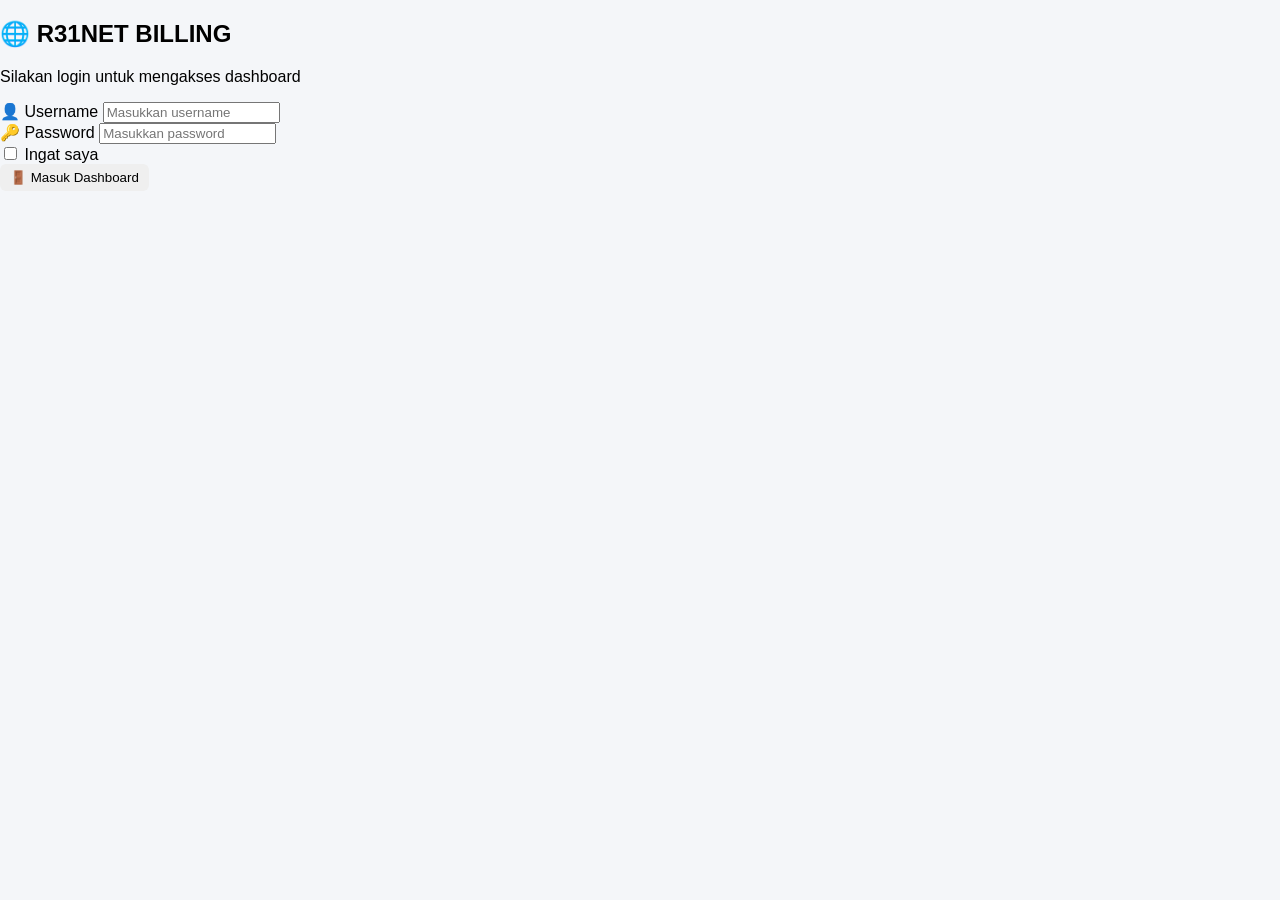
==== dashboard.html @ bc70428b "Implement login protection and user display Added login protection and logout functionality." ====
<!DOCTYPE html>
<html>
<head>
  <meta charset="UTF-8">
  <title>R31NET Admin</title>
    <script>
        // Proteksi login - hanya bisa akses jika sudah login
        const isLoggedIn = localStorage.getItem('r31net_logged_in') === 'true' || 
                          sessionStorage.getItem('r31net_logged_in') === 'true';
        
        if (!isLoggedIn) {
            // Redirect ke halaman login kalau belum login
            window.location.href = 'index.html';
        }
        
        // Fungsi logout
        function logout() {
            localStorage.removeItem('r31net_logged_in');
            localStorage.removeItem('r31net_username');
            sessionStorage.removeItem('r31net_logged_in');
            sessionStorage.removeItem('r31net_username');
            window.location.href = 'index.html';
        }
        
        // Tampilkan username saat halaman dimuat
        document.addEventListener('DOMContentLoaded', function() {
            const username = localStorage.getItem('r31net_username') || 
                             sessionStorage.getItem('r31net_username') || 'Admin';
            const userDisplay = document.getElementById('usernameDisplay');
            if (userDisplay) userDisplay.textContent = username;
        });
    </script>
    <!-- ===== SELESAI TAMBAHAN ===== -->
    
    <link rel="stylesheet" href="style.css">
</head>
<body>
  
  <link rel="stylesheet" href="style.css">
</head>
<body>

<div class="layout">

  <aside class="sidebar">
    <h2>R31NET</h2>
    <div style="padding: 10px; border-bottom: 1px solid rgba(255,255,255,0.1); margin-bottom: 10px;">
        <div style="color: #aaa; font-size: 0.8rem;">Logged in as</div>
        <div style="color: #00d4ff; font-weight: bold;">
            👤 <span id="usernameDisplay">Admin</span>
        </div>
        <button onclick="logout()" style="margin-top: 10px; width: 100%; padding: 8px; background: #ff4757; color: white; border: none; border-radius: 6px; cursor: pointer;">
            🚪 Logout
        </button>
    </div>
        
    <ul>
      <li>Dashboard</li>
      <li>Pelanggan</li>
    </ul>
  </aside>

  <main class="main">
    <h1>Billing Dashboard</h1>

    <div class="stats">
      <div class="card">Aktif: <span id="aktif">0</span></div>
      <div class="card">Suspend: <span id="suspend">0</span></div>
      <div class="card">Total: <span id="total">0</span></div>
    </div>
  <div class="actions">
  <button class="btn-main" onclick="syncMikrotik()">🔄 Sync Mikrotik</button>
  <button class="btn-main" onclick="updateGithub()">🚀 Update GitHub</button>
</div>

    <input id="search" placeholder="Cari pelanggan...">

    <div id="loading">Loading...</div>

    <div class="table-box">
      <table>
        <thead>
          <tr>
            <th>Nama</th>
            <th>IP</th>
            <th>Status</th>
            <th>Aksi</th>
          </tr>
        </thead>
        <tbody id="table-body"></tbody>
      </table>
    </div>
  </main>

</div>

<script src="app.js"></script>
</body>
</html>
---- style.css ----
body {
  margin: 0;
  font-family: sans-serif;
  background: #f4f6f9;
}

.layout {
  display: flex;
}

.sidebar {
  width: 200px;
  background: #111827;
  color: white;
  height: 100vh;
  padding: 20px;
}

.main {
  flex: 1;
  padding: 20px;
}

.stats {
  display: flex;
  gap: 10px;
}

.card {
  background: white;
  padding: 15px;
  border-radius: 10px;
  flex: 1;
}

#search {
  margin-top: 15px;
  padding: 10px;
  width: 250px;
}

#loading {
  display: none;
  margin-top: 10px;
}

.table-box {
  background: white;
  margin-top: 20px;
  border-radius: 10px;
  padding: 15px;
}

table {
  width: 100%;
}

th, td {
  padding: 10px;
}

.status {
  padding: 5px 10px;
  border-radius: 20px;
  font-weight: bold;
}

.active { background: #dcfce7; color: green; }
.suspend { background: #fee2e2; color: red; }

button {
  padding: 6px 10px;
  border: none;
  border-radius: 6px;
  cursor: pointer;
}

.btn-on { background: green; color: white; }
.btn-off { background: red; color: white; }

.actions {
  margin-top: 15px;
  display: flex;
  gap: 10px;
}

.btn-main {
  background: #111827;
  color: white;
  padding: 10px 15px;
  border-radius: 8px;
  cursor: pointer;
}
---- style.css ----
body {
  margin: 0;
  font-family: sans-serif;
  background: #f4f6f9;
}

.layout {
  display: flex;
}

.sidebar {
  width: 200px;
  background: #111827;
  color: white;
  height: 100vh;
  padding: 20px;
}

.main {
  flex: 1;
  padding: 20px;
}

.stats {
  display: flex;
  gap: 10px;
}

.card {
  background: white;
  padding: 15px;
  border-radius: 10px;
  flex: 1;
}

#search {
  margin-top: 15px;
  padding: 10px;
  width: 250px;
}

#loading {
  display: none;
  margin-top: 10px;
}

.table-box {
  background: white;
  margin-top: 20px;
  border-radius: 10px;
  padding: 15px;
}

table {
  width: 100%;
}

th, td {
  padding: 10px;
}

.status {
  padding: 5px 10px;
  border-radius: 20px;
  font-weight: bold;
}

.active { background: #dcfce7; color: green; }
.suspend { background: #fee2e2; color: red; }

button {
  padding: 6px 10px;
  border: none;
  border-radius: 6px;
  cursor: pointer;
}

.btn-on { background: green; color: white; }
.btn-off { background: red; color: white; }

.actions {
  margin-top: 15px;
  display: flex;
  gap: 10px;
}

.btn-main {
  background: #111827;
  color: white;
  padding: 10px 15px;
  border-radius: 8px;
  cursor: pointer;
}
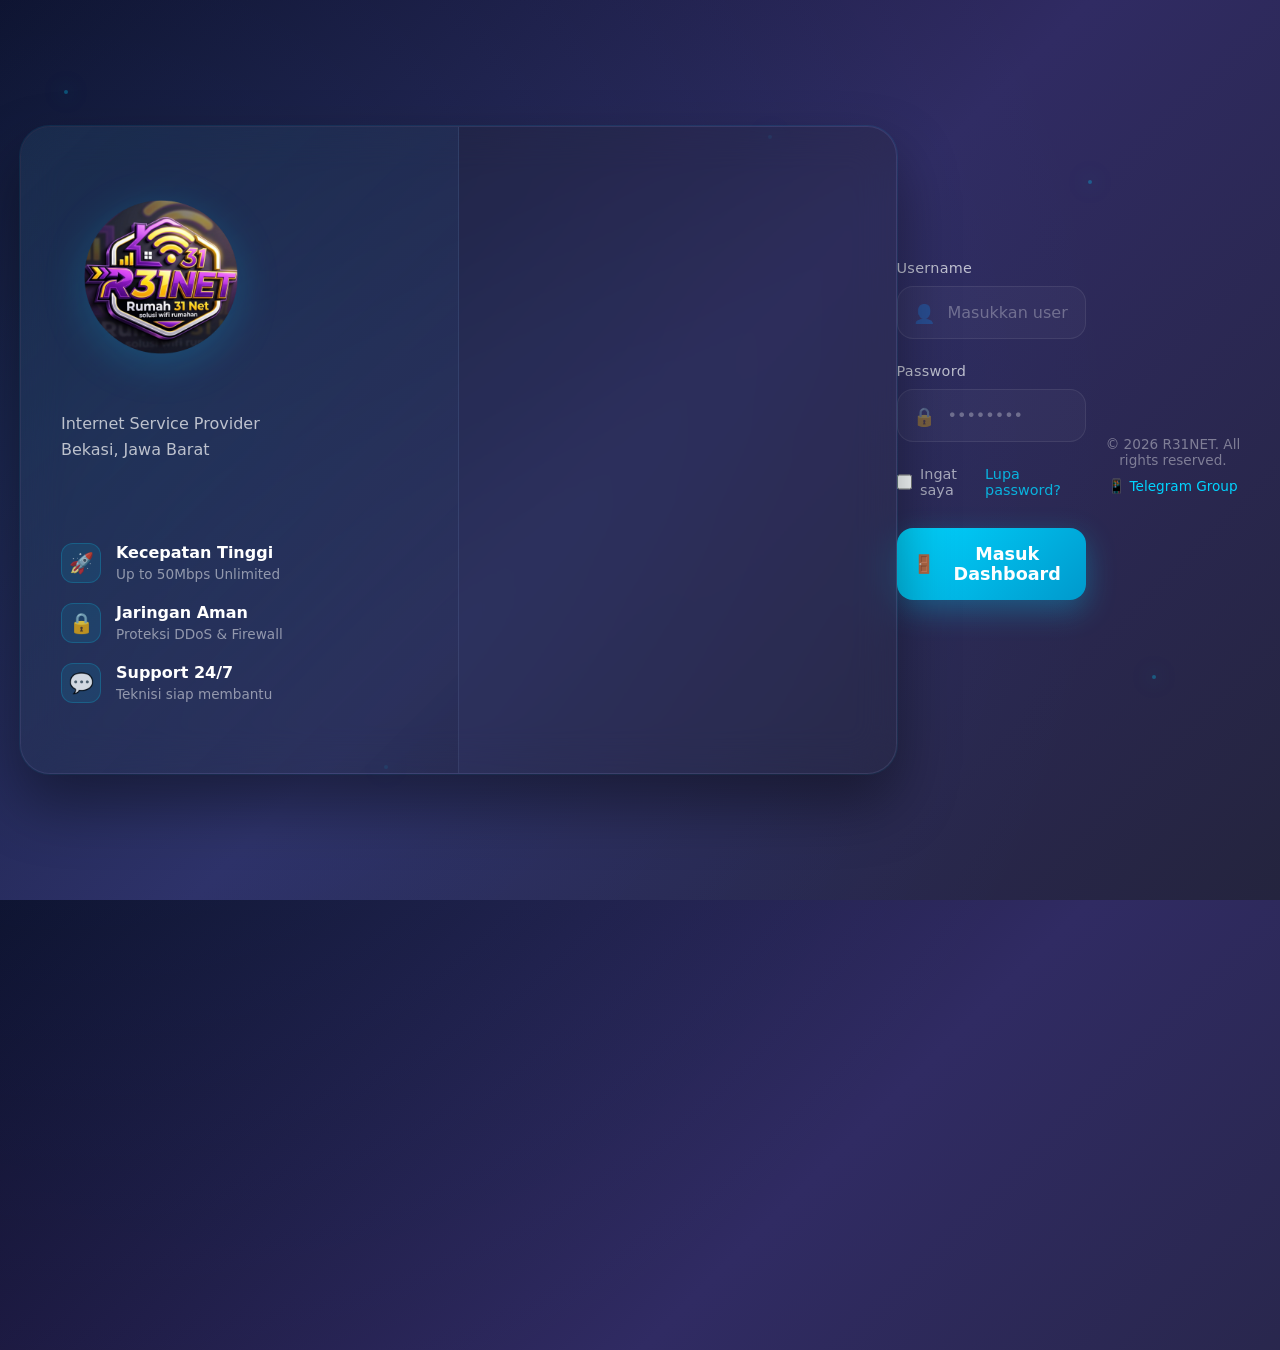
==== commit a1a23cfc: "Update dashboard.html" ====
--- a/dashboard.html
+++ b/dashboard.html
@@ -1,99 +1,986 @@
 <!DOCTYPE html>
-<html>
+<html lang="id">
 <head>
-  <meta charset="UTF-8">
-  <title>R31NET Admin</title>
-    <script>
-        // Proteksi login - hanya bisa akses jika sudah login
-        const isLoggedIn = localStorage.getItem('r31net_logged_in') === 'true' || 
-                          sessionStorage.getItem('r31net_logged_in') === 'true';
-        
-        if (!isLoggedIn) {
-            // Redirect ke halaman login kalau belum login
-            window.location.href = 'index.html';
-        }
-        
-        // Fungsi logout
-        function logout() {
-            localStorage.removeItem('r31net_logged_in');
-            localStorage.removeItem('r31net_username');
-            sessionStorage.removeItem('r31net_logged_in');
-            sessionStorage.removeItem('r31net_username');
-            window.location.href = 'index.html';
-        }
-        
-        // Tampilkan username saat halaman dimuat
-        document.addEventListener('DOMContentLoaded', function() {
-            const username = localStorage.getItem('r31net_username') || 
-                             sessionStorage.getItem('r31net_username') || 'Admin';
-            const userDisplay = document.getElementById('usernameDisplay');
-            if (userDisplay) userDisplay.textContent = username;
-        });
-    </script>
-    <!-- ===== SELESAI TAMBAHAN ===== -->
-    
-    <link rel="stylesheet" href="style.css">
+    <meta charset="UTF-8">
+    <meta name="viewport" content="width=device-width, initial-scale=1.0">
+    <title>R31NET - Billing Dashboard</title>
+    <link rel="icon" type="image/png" href="logo-r31net.png">
+    <style>
+        * {
+            margin: 0;
+            padding: 0;
+            box-sizing: border-box;
+            font-family: 'Segoe UI', 'Inter', system-ui, sans-serif;
+        }
+
+        body {
+            background: linear-gradient(135deg, #0f0c29 0%, #1a1a2e 100%);
+            min-height: 100vh;
+            color: white;
+        }
+
+        .layout {
+            display: flex;
+            min-height: 100vh;
+        }
+
+        /* SIDEBAR */
+        .sidebar {
+            width: 280px;
+            background: rgba(20, 20, 40, 0.8);
+            backdrop-filter: blur(15px);
+            border-right: 1px solid rgba(0, 212, 255, 0.1);
+            padding: 25px 0;
+            display: flex;
+            flex-direction: column;
+            position: fixed;
+            height: 100vh;
+            overflow-y: auto;
+        }
+
+        .sidebar-logo {
+            text-align: center;
+            padding: 10px 15px 25px;
+            border-bottom: 1px solid rgba(255, 255, 255, 0.05);
+            margin-bottom: 20px;
+        }
+
+        .sidebar-logo img {
+            width: 140px;
+            height: auto;
+            filter: drop-shadow(0 8px 15px rgba(0, 212, 255, 0.2));
+        }
+
+        .user-section {
+            padding: 15px 20px;
+            border-bottom: 1px solid rgba(255, 255, 255, 0.05);
+            margin-bottom: 15px;
+        }
+
+        .user-label {
+            color: #888;
+            font-size: 0.7rem;
+            text-transform: uppercase;
+            letter-spacing: 1.5px;
+            margin-bottom: 8px;
+        }
+
+        .user-name {
+            color: #00d4ff;
+            font-weight: 600;
+            font-size: 1rem;
+            display: flex;
+            align-items: center;
+            gap: 8px;
+            margin-bottom: 15px;
+        }
+
+        .btn-logout {
+            width: 100%;
+            padding: 12px;
+            background: rgba(255, 71, 87, 0.1);
+            color: #ff6b6b;
+            border: 1px solid rgba(255, 71, 87, 0.2);
+            border-radius: 12px;
+            cursor: pointer;
+            font-weight: 500;
+            transition: all 0.3s;
+            display: flex;
+            align-items: center;
+            justify-content: center;
+            gap: 8px;
+        }
+
+        .btn-logout:hover {
+            background: rgba(255, 71, 87, 0.2);
+            border-color: rgba(255, 71, 87, 0.4);
+        }
+
+        .sidebar-menu {
+            list-style: none;
+            padding: 10px 15px;
+            flex: 1;
+        }
+
+        .sidebar-menu li {
+            padding: 14px 18px;
+            margin-bottom: 8px;
+            border-radius: 14px;
+            color: rgba(255, 255, 255, 0.7);
+            cursor: pointer;
+            transition: all 0.2s;
+            display: flex;
+            align-items: center;
+            gap: 12px;
+            font-weight: 500;
+        }
+
+        .sidebar-menu li:hover {
+            background: rgba(255, 255, 255, 0.05);
+            color: white;
+        }
+
+        .sidebar-menu li.active {
+            background: linear-gradient(135deg, rgba(0, 212, 255, 0.15) 0%, rgba(0, 212, 255, 0.05) 100%);
+            color: #00d4ff;
+            border: 1px solid rgba(0, 212, 255, 0.2);
+        }
+
+        /* MAIN CONTENT */
+        .main {
+            flex: 1;
+            margin-left: 280px;
+            padding: 30px 40px;
+        }
+
+        .page-header {
+            display: flex;
+            justify-content: space-between;
+            align-items: center;
+            margin-bottom: 30px;
+        }
+
+        .page-header h1 {
+            font-size: 2rem;
+            font-weight: 700;
+            background: linear-gradient(135deg, #fff 0%, #00d4ff 100%);
+            -webkit-background-clip: text;
+            -webkit-text-fill-color: transparent;
+            background-clip: text;
+        }
+
+        .header-actions {
+            display: flex;
+            gap: 15px;
+        }
+
+        .btn-primary {
+            padding: 14px 28px;
+            background: linear-gradient(135deg, #00d4ff 0%, #0099cc 100%);
+            color: white;
+            border: none;
+            border-radius: 14px;
+            font-weight: 600;
+            cursor: pointer;
+            transition: all 0.3s;
+            display: flex;
+            align-items: center;
+            gap: 10px;
+            box-shadow: 0 10px 25px rgba(0, 212, 255, 0.3);
+        }
+
+        .btn-primary:hover {
+            transform: translateY(-2px);
+            box-shadow: 0 15px 35px rgba(0, 212, 255, 0.4);
+        }
+
+        .btn-secondary {
+            padding: 14px 28px;
+            background: rgba(255, 255, 255, 0.05);
+            color: white;
+            border: 1px solid rgba(255, 255, 255, 0.1);
+            border-radius: 14px;
+            font-weight: 500;
+            cursor: pointer;
+            transition: all 0.3s;
+            display: flex;
+            align-items: center;
+            gap: 10px;
+        }
+
+        .btn-secondary:hover {
+            background: rgba(255, 255, 255, 0.1);
+        }
+
+        /* STATS */
+        .stats-grid {
+            display: grid;
+            grid-template-columns: repeat(3, 1fr);
+            gap: 25px;
+            margin-bottom: 35px;
+        }
+
+        .stat-card {
+            background: rgba(255, 255, 255, 0.03);
+            backdrop-filter: blur(10px);
+            border: 1px solid rgba(255, 255, 255, 0.05);
+            border-radius: 24px;
+            padding: 30px;
+            transition: all 0.3s;
+        }
+
+        .stat-card:hover {
+            border-color: rgba(0, 212, 255, 0.2);
+            transform: translateY(-3px);
+        }
+
+        .stat-icon {
+            font-size: 2.5rem;
+            margin-bottom: 15px;
+        }
+
+        .stat-label {
+            color: rgba(255, 255, 255, 0.5);
+            font-size: 0.9rem;
+            text-transform: uppercase;
+            letter-spacing: 1px;
+            margin-bottom: 10px;
+        }
+
+        .stat-value {
+            font-size: 3.5rem;
+            font-weight: 700;
+            color: white;
+        }
+
+        .stat-card.aktif .stat-value { color: #2ed573; }
+        .stat-card.suspend .stat-value { color: #ff6b6b; }
+        .stat-card.total .stat-value { color: #00d4ff; }
+
+        /* TOOLBAR */
+        .table-toolbar {
+            display: flex;
+            justify-content: space-between;
+            align-items: center;
+            margin-bottom: 25px;
+        }
+
+        .search-wrapper {
+            display: flex;
+            align-items: center;
+            background: rgba(255, 255, 255, 0.03);
+            border: 1px solid rgba(255, 255, 255, 0.08);
+            border-radius: 16px;
+            padding: 5px 5px 5px 20px;
+            width: 350px;
+        }
+
+        .search-wrapper input {
+            flex: 1;
+            background: transparent;
+            border: none;
+            padding: 12px 0;
+            color: white;
+            font-size: 1rem;
+            outline: none;
+        }
+
+        .search-wrapper input::placeholder {
+            color: rgba(255, 255, 255, 0.4);
+        }
+
+        .search-wrapper button {
+            padding: 10px 20px;
+            background: #00d4ff;
+            color: white;
+            border: none;
+            border-radius: 12px;
+            cursor: pointer;
+            font-weight: 500;
+        }
+
+        /* TABLE */
+        .table-container {
+            background: rgba(255, 255, 255, 0.02);
+            backdrop-filter: blur(10px);
+            border: 1px solid rgba(255, 255, 255, 0.05);
+            border-radius: 24px;
+            overflow: hidden;
+        }
+
+        table {
+            width: 100%;
+            border-collapse: collapse;
+        }
+
+        th {
+            text-align: left;
+            padding: 20px 20px;
+            background: rgba(0, 212, 255, 0.05);
+            color: #00d4ff;
+            font-weight: 600;
+            font-size: 0.85rem;
+            text-transform: uppercase;
+            letter-spacing: 1px;
+            border-bottom: 1px solid rgba(0, 212, 255, 0.1);
+        }
+
+        td {
+            padding: 18px 20px;
+            border-bottom: 1px solid rgba(255, 255, 255, 0.03);
+            color: rgba(255, 255, 255, 0.9);
+        }
+
+        tr:hover td {
+            background: rgba(255, 255, 255, 0.02);
+        }
+
+        .status-badge {
+            display: inline-block;
+            padding: 6px 14px;
+            border-radius: 30px;
+            font-size: 0.8rem;
+            font-weight: 600;
+        }
+
+        .status-lunas {
+            background: rgba(46, 213, 115, 0.15);
+            color: #2ed573;
+            border: 1px solid rgba(46, 213, 115, 0.3);
+        }
+
+        .status-belum {
+            background: rgba(255, 107, 107, 0.15);
+            color: #ff6b6b;
+            border: 1px solid rgba(255, 107, 107, 0.3);
+        }
+
+        .action-buttons {
+            display: flex;
+            gap: 8px;
+        }
+
+        .btn-action {
+            padding: 8px 14px;
+            border-radius: 10px;
+            font-size: 0.8rem;
+            font-weight: 500;
+            cursor: pointer;
+            transition: all 0.2s;
+            border: none;
+        }
+
+        .btn-bayar {
+            background: rgba(46, 213, 115, 0.15);
+            color: #2ed573;
+            border: 1px solid rgba(46, 213, 115, 0.3);
+        }
+
+        .btn-bayar:hover { background: rgba(46, 213, 115, 0.25); }
+
+        .btn-suspend {
+            background: rgba(255, 165, 2, 0.15);
+            color: #ffa502;
+            border: 1px solid rgba(255, 165, 2, 0.3);
+        }
+
+        .btn-suspend:hover { background: rgba(255, 165, 2, 0.25); }
+
+        .btn-edit {
+            background: rgba(0, 212, 255, 0.15);
+            color: #00d4ff;
+            border: 1px solid rgba(0, 212, 255, 0.3);
+        }
+
+        .btn-edit:hover { background: rgba(0, 212, 255, 0.25); }
+
+        .btn-hapus {
+            background: rgba(255, 71, 87, 0.15);
+            color: #ff6b6b;
+            border: 1px solid rgba(255, 71, 87, 0.3);
+        }
+
+        .btn-hapus:hover { background: rgba(255, 71, 87, 0.25); }
+
+        /* MODAL */
+        .modal-overlay {
+            position: fixed;
+            top: 0;
+            left: 0;
+            right: 0;
+            bottom: 0;
+            background: rgba(0, 0, 0, 0.8);
+            backdrop-filter: blur(8px);
+            display: none;
+            justify-content: center;
+            align-items: center;
+            z-index: 1000;
+        }
+
+        .modal {
+            background: linear-gradient(135deg, #1a1a2e 0%, #16213e 100%);
+            border: 1px solid rgba(0, 212, 255, 0.2);
+            border-radius: 30px;
+            padding: 40px;
+            width: 90%;
+            max-width: 500px;
+            box-shadow: 0 30px 60px rgba(0, 0, 0, 0.5);
+        }
+
+        .modal h2 {
+            color: #00d4ff;
+            margin-bottom: 30px;
+            font-size: 1.8rem;
+            display: flex;
+            align-items: center;
+            gap: 10px;
+        }
+
+        .modal .form-group {
+            margin-bottom: 25px;
+        }
+
+        .modal label {
+            display: block;
+            color: rgba(255, 255, 255, 0.7);
+            margin-bottom: 10px;
+            font-weight: 500;
+        }
+
+        .modal input, .modal select {
+            width: 100%;
+            padding: 16px;
+            background: rgba(255, 255, 255, 0.05);
+            border: 1px solid rgba(255, 255, 255, 0.1);
+            border-radius: 16px;
+            color: white;
+            font-size: 1rem;
+            outline: none;
+            transition: all 0.3s;
+        }
+
+        .modal input:focus, .modal select:focus {
+            border-color: #00d4ff;
+            background: rgba(0, 212, 255, 0.05);
+        }
+
+        .modal-actions {
+            display: flex;
+            gap: 15px;
+            margin-top: 30px;
+        }
+
+        .modal-actions button {
+            flex: 1;
+            padding: 16px;
+            border-radius: 16px;
+            font-weight: 600;
+            cursor: pointer;
+            transition: all 0.3s;
+        }
+
+        .error-text {
+            color: #ff6b6b;
+            font-size: 0.85rem;
+            margin-top: 8px;
+            min-height: 20px;
+        }
+
+        /* TOAST */
+        .toast {
+            position: fixed;
+            bottom: 30px;
+            right: 30px;
+            padding: 18px 30px;
+            background: linear-gradient(135deg, #1a1a2e 0%, #16213e 100%);
+            border: 1px solid rgba(0, 212, 255, 0.3);
+            border-radius: 20px;
+            color: white;
+            font-weight: 500;
+            box-shadow: 0 20px 40px rgba(0, 0, 0, 0.4);
+            display: none;
+            align-items: center;
+            gap: 15px;
+            z-index: 2000;
+            animation: slideIn 0.3s ease;
+        }
+
+        .toast.success { border-color: #2ed573; }
+        .toast.error { border-color: #ff6b6b; }
+
+        @keyframes slideIn {
+            from { transform: translateX(100%); opacity: 0; }
+            to { transform: translateX(0); opacity: 1; }
+        }
+
+        /* Loading */
+        .loading {
+            text-align: center;
+            padding: 50px;
+            color: rgba(255, 255, 255, 0.5);
+        }
+    </style>
 </head>
 <body>
-  
-  <link rel="stylesheet" href="style.css">
-</head>
-<body>
-
+
+<!-- TOAST -->
+<div class="toast" id="toast">
+    <span id="toastIcon">✅</span>
+    <span id="toastMessage">Berhasil!</span>
+</div>
+
+<!-- MODAL TAMBAH USER -->
+<div class="modal-overlay" id="addUserModal">
+    <div class="modal">
+        <h2>➕ Tambah Pelanggan Baru</h2>
+        <form id="addUserForm">
+            <div class="form-group">
+                <label>📛 Nama Pelanggan</label>
+                <input type="text" id="newNama" placeholder="Contoh: BUDI SANTOSO" required>
+            </div>
+            <div class="form-group">
+                <label>🌐 IP Address</label>
+                <input type="text" id="newIP" placeholder="Contoh: 30.30.30.250" required>
+                <div class="error-text" id="ipError"></div>
+            </div>
+            <div class="form-group">
+                <label>📦 Paket</label>
+                <select id="newPaket" required>
+                    <option value="">Pilih Paket</option>
+                    <option value="2M/2M">2M/2M - Rp 100.000</option>
+                    <option value="3M/3M">3M/3M - Rp 150.000</option>
+                    <option value="5M/10M">5M/10M - Rp 200.000</option>
+                    <option value="8M/8M">8M/8M - Rp 200.000</option>
+                    <option value="10M/10M">10M/10M - Rp 200.000</option>
+                    <option value="20M/20M">20M/20M - Rp 250.000</option>
+                </select>
+            </div>
+            <div class="form-group">
+                <label>💵 Harga (Rp)</label>
+                <input type="number" id="newHarga" placeholder="Harga" required>
+            </div>
+            <div class="modal-actions">
+                <button type="button" class="btn-secondary" onclick="closeAddModal()">❌ Batal</button>
+                <button type="submit" class="btn-primary">✅ Tambah</button>
+            </div>
+        </form>
+    </div>
+</div>
+
+<!-- MODAL EDIT USER -->
+<div class="modal-overlay" id="editUserModal">
+    <div class="modal">
+        <h2>✏️ Edit Pelanggan</h2>
+        <form id="editUserForm">
+            <input type="hidden" id="editNamaLama">
+            <div class="form-group">
+                <label>📛 Nama Pelanggan</label>
+                <input type="text" id="editNama" placeholder="Nama pelanggan" required>
+            </div>
+            <div class="form-group">
+                <label>🌐 IP Address</label>
+                <input type="text" id="editIP" placeholder="IP Address" required>
+                <div class="error-text" id="editIpError"></div>
+            </div>
+            <div class="form-group">
+                <label>📦 Paket</label>
+                <select id="editPaket" required>
+                    <option value="2M/2M">2M/2M</option>
+                    <option value="3M/3M">3M/3M</option>
+                    <option value="5M/10M">5M/10M</option>
+                    <option value="8M/8M">8M/8M</option>
+                    <option value="10M/10M">10M/10M</option>
+                    <option value="20M/20M">20M/20M</option>
+                </select>
+            </div>
+            <div class="form-group">
+                <label>💵 Harga (Rp)</label>
+                <input type="number" id="editHarga" placeholder="Harga" required>
+            </div>
+            <div class="modal-actions">
+                <button type="button" class="btn-secondary" onclick="closeEditModal()">❌ Batal</button>
+                <button type="submit" class="btn-primary">💾 Simpan</button>
+            </div>
+        </form>
+    </div>
+</div>
+
+<!-- MAIN LAYOUT -->
 <div class="layout">
-
-  <aside class="sidebar">
-    <h2>R31NET</h2>
-    <div style="padding: 10px; border-bottom: 1px solid rgba(255,255,255,0.1); margin-bottom: 10px;">
-        <div style="color: #aaa; font-size: 0.8rem;">Logged in as</div>
-        <div style="color: #00d4ff; font-weight: bold;">
-            👤 <span id="usernameDisplay">Admin</span>
+    <!-- SIDEBAR -->
+    <aside class="sidebar">
+        <div class="sidebar-logo">
+            <img src="logo-r31net.png" alt="R31NET">
         </div>
-        <button onclick="logout()" style="margin-top: 10px; width: 100%; padding: 8px; background: #ff4757; color: white; border: none; border-radius: 6px; cursor: pointer;">
-            🚪 Logout
-        </button>
-    </div>
-        
-    <ul>
-      <li>Dashboard</li>
-      <li>Pelanggan</li>
-    </ul>
-  </aside>
-
-  <main class="main">
-    <h1>Billing Dashboard</h1>
-
-    <div class="stats">
-      <div class="card">Aktif: <span id="aktif">0</span></div>
-      <div class="card">Suspend: <span id="suspend">0</span></div>
-      <div class="card">Total: <span id="total">0</span></div>
-    </div>
-  <div class="actions">
-  <button class="btn-main" onclick="syncMikrotik()">🔄 Sync Mikrotik</button>
-  <button class="btn-main" onclick="updateGithub()">🚀 Update GitHub</button>
+        
+        <div class="user-section">
+            <div class="user-label">Logged in as</div>
+            <div class="user-name">
+                👤 <span id="usernameDisplay">Admin</span>
+            </div>
+            <button class="btn-logout" onclick="logout()">
+                <span>🚪</span> Logout
+            </button>
+        </div>
+        
+        <ul class="sidebar-menu">
+            <li class="active">📊 Dashboard</li>
+            <li onclick="window.open('https://docs.google.com/spreadsheets/d/YOUR_SHEET_ID', '_blank')">📋 Google Sheet</li>
+            <li onclick="window.open('https://t.me/R31NET_GROUP', '_blank')">📱 Telegram</li>
+        </ul>
+    </aside>
+
+    <!-- MAIN CONTENT -->
+    <main class="main">
+        <div class="page-header">
+            <h1>Billing Dashboard</h1>
+            <div class="header-actions">
+                <button class="btn-secondary" onclick="syncMikrotik()">🔄 Sync MikroTik</button>
+                <button class="btn-secondary" onclick="updateGithub()">📤 Update GitHub</button>
+                <button class="btn-primary" onclick="openAddModal()">➕ Tambah Pelanggan</button>
+            </div>
+        </div>
+
+        <!-- STATS -->
+        <div class="stats-grid">
+            <div class="stat-card aktif">
+                <div class="stat-icon">🟢</div>
+                <div class="stat-label">Pelanggan Aktif</div>
+                <div class="stat-value" id="statAktif">0</div>
+            </div>
+            <div class="stat-card suspend">
+                <div class="stat-icon">🔴</div>
+                <div class="stat-label">Suspended</div>
+                <div class="stat-value" id="statSuspend">0</div>
+            </div>
+            <div class="stat-card total">
+                <div class="stat-icon">👥</div>
+                <div class="stat-label">Total Pelanggan</div>
+                <div class="stat-value" id="statTotal">0</div>
+            </div>
+        </div>
+
+        <!-- SEARCH -->
+        <div class="table-toolbar">
+            <div class="search-wrapper">
+                <input type="text" id="searchInput" placeholder="🔍 Cari pelanggan...">
+                <button onclick="filterTable()">Cari</button>
+            </div>
+            <button class="btn-secondary" onclick="loadData()">🔄 Refresh</button>
+        </div>
+
+        <!-- TABLE -->
+        <div class="table-container">
+            <table>
+                <thead>
+                    <tr>
+                        <th>Nama</th>
+                        <th>IP</th>
+                        <th>Paket</th>
+                        <th>Status</th>
+                        <th>Aksi</th>
+                    </tr>
+                </thead>
+                <tbody id="tableBody">
+                    <tr><td colspan="5" class="loading">⏳ Memuat data...</td></tr>
+                </tbody>
+            </table>
+        </div>
+    </main>
 </div>
 
-    <input id="search" placeholder="Cari pelanggan...">
-
-    <div id="loading">Loading...</div>
-
-    <div class="table-box">
-      <table>
-        <thead>
-          <tr>
-            <th>Nama</th>
-            <th>IP</th>
-            <th>Status</th>
-            <th>Aksi</th>
-          </tr>
-        </thead>
-        <tbody id="table-body"></tbody>
-      </table>
-    </div>
-  </main>
-
-</div>
-
-<script src="app.js"></script>
+<script>
+    // ============================================
+    // KONFIGURASI - SESUAI DENGAN GAS ANDA
+    // ============================================
+    const SCRIPT_URL = 'https://script.google.com/macros/s/AKfycbwUPdb_0y7zZHmva1eUriHijFaBwLlFoU8Ye-OU8kYAHsA7NkdQiCz5vYX6a9YuVv4W/exec'; // GANTI DENGAN URL WEB APP ANDA
+    
+    // Data cache
+    let pelangganData = [];
+    let usedIPs = new Set();
+
+    // ============================================
+    // PROTEKSI LOGIN
+    // ============================================
+    const isLoggedIn = localStorage.getItem('r31net_logged_in') === 'true' || 
+                      sessionStorage.getItem('r31net_logged_in') === 'true';
+    if (!isLoggedIn) {
+        window.location.href = 'index.html';
+    }
+
+    function logout() {
+        localStorage.removeItem('r31net_logged_in');
+        localStorage.removeItem('r31net_username');
+        sessionStorage.removeItem('r31net_logged_in');
+        sessionStorage.removeItem('r31net_username');
+        window.location.href = 'index.html';
+    }
+
+    document.addEventListener('DOMContentLoaded', function() {
+        const username = localStorage.getItem('r31net_username') || 
+                         sessionStorage.getItem('r31net_username') || 'Admin';
+        document.getElementById('usernameDisplay').textContent = username;
+        loadData();
+    });
+
+    // ============================================
+    // MODAL TAMBAH USER
+    // ============================================
+    function openAddModal() {
+        document.getElementById('addUserModal').style.display = 'flex';
+        document.getElementById('newNama').value = '';
+        document.getElementById('newIP').value = '';
+        document.getElementById('newPaket').value = '';
+        document.getElementById('newHarga').value = '';
+        document.getElementById('ipError').textContent = '';
+        
+        const hargaMap = { '2M/2M': 100000, '3M/3M': 150000, '5M/10M': 200000, '8M/8M': 200000, '10M/10M': 200000, '20M/20M': 250000 };
+        document.getElementById('newPaket').addEventListener('change', function() {
+            document.getElementById('newHarga').value = hargaMap[this.value] || '';
+        });
+    }
+
+    function closeAddModal() {
+        document.getElementById('addUserModal').style.display = 'none';
+    }
+
+    document.getElementById('newIP').addEventListener('blur', function() {
+        const ip = this.value.trim();
+        if (usedIPs.has(ip)) {
+            document.getElementById('ipError').textContent = '❌ IP sudah digunakan!';
+        } else {
+            document.getElementById('ipError').textContent = '';
+        }
+    });
+
+    document.getElementById('addUserForm').addEventListener('submit', async function(e) {
+        e.preventDefault();
+        
+        const nama = document.getElementById('newNama').value.trim();
+        const ip = document.getElementById('newIP').value.trim();
+        const paket = document.getElementById('newPaket').value;
+        const harga = document.getElementById('newHarga').value;
+        
+        if (usedIPs.has(ip)) {
+            showToast('❌ IP sudah digunakan!', 'error');
+            return;
+        }
+        
+        if (!nama || !ip || !paket || !harga) {
+            showToast('❌ Semua field harus diisi!', 'error');
+            return;
+        }
+        
+        showToast('⏳ Menambahkan pelanggan...', 'success');
+        
+        try {
+            const response = await fetch(`${SCRIPT_URL}?action=add&nama=${encodeURIComponent(nama)}&ip=${encodeURIComponent(ip)}&paket=${encodeURIComponent(paket)}&harga=${harga}`);
+            const result = await response.json();
+            
+            if (result.success) {
+                showToast('✅ Pelanggan berhasil ditambahkan!', 'success');
+                closeAddModal();
+                loadData();
+                syncMikrotik();
+            } else {
+                showToast('❌ Gagal: ' + result.message, 'error');
+            }
+        } catch (error) {
+            showToast('❌ Error koneksi!', 'error');
+        }
+    });
+
+    // ============================================
+    // MODAL EDIT USER
+    // ============================================
+    function openEditModal(nama, ip, paket, harga) {
+        document.getElementById('editUserModal').style.display = 'flex';
+        document.getElementById('editNamaLama').value = nama;
+        document.getElementById('editNama').value = nama;
+        document.getElementById('editIP').value = ip;
+        document.getElementById('editPaket').value = paket;
+        document.getElementById('editHarga').value = harga;
+        document.getElementById('editIpError').textContent = '';
+    }
+
+    function closeEditModal() {
+        document.getElementById('editUserModal').style.display = 'none';
+    }
+
+    document.getElementById('editUserForm').addEventListener('submit', async function(e) {
+        e.preventDefault();
+        
+        const namaLama = document.getElementById('editNamaLama').value;
+        const nama = document.getElementById('editNama').value.trim();
+        const ip = document.getElementById('editIP').value.trim();
+        const paket = document.getElementById('editPaket').value;
+        const harga = document.getElementById('editHarga').value;
+        
+        showToast('⏳ Menyimpan perubahan...', 'success');
+        
+        try {
+            const response = await fetch(`${SCRIPT_URL}?action=edit&namaLama=${encodeURIComponent(namaLama)}&nama=${encodeURIComponent(nama)}&ip=${encodeURIComponent(ip)}&paket=${encodeURIComponent(paket)}&harga=${harga}`);
+            const result = await response.json();
+            
+            if (result.success) {
+                showToast('✅ Perubahan disimpan!', 'success');
+                closeEditModal();
+                loadData();
+                syncMikrotik();
+            } else {
+                showToast('❌ Gagal: ' + result.message, 'error');
+            }
+        } catch (error) {
+            showToast('❌ Error koneksi!', 'error');
+        }
+    });
+
+    // ============================================
+    // LOAD DATA
+    // ============================================
+    async function loadData() {
+        try {
+            const response = await fetch(`${SCRIPT_URL}`);
+            const data = await response.json();
+            pelangganData = data;
+            
+            usedIPs.clear();
+            data.forEach(p => usedIPs.add(p.ip));
+            
+            renderTable(data);
+            updateStats(data);
+        } catch (error) {
+            console.error('Error:', error);
+            document.getElementById('tableBody').innerHTML = '<tr><td colspan="5" class="loading">❌ Gagal memuat data</td></tr>';
+        }
+    }
+
+    function renderTable(data) {
+        const tbody = document.getElementById('tableBody');
+        
+        if (data.length === 0) {
+            tbody.innerHTML = '<tr><td colspan="5" class="loading">📭 Belum ada data pelanggan</td></tr>';
+            return;
+        }
+        
+        tbody.innerHTML = data.map(p => `
+            <tr>
+                <td><strong>${p.nama || '-'}</strong></td>
+                <td><code style="background: rgba(0,212,255,0.1); padding: 5px 10px; border-radius: 8px;">${p.ip || '-'}</code></td>
+                <td>${p.paket || '-'}</td>
+                <td>
+                    <span class="status-badge ${p.status === 'Aktif' ? 'status-lunas' : 'status-belum'}">
+                        ${p.status === 'Aktif' ? '✅ LUNAS' : '⚠️ BELUM'}
+                    </span>
+                </td>
+                <td>
+                    <div class="action-buttons">
+                        ${p.status === 'Aktif' 
+                            ? `<button class="btn-action btn-suspend" onclick="suspendUser('${p.nama}')">⏸ Suspend</button>`
+                            : `<button class="btn-action btn-bayar" onclick="aktifkanUser('${p.nama}')">💰 Bayar</button>`
+                        }
+                        <button class="btn-action btn-edit" onclick="openEditModal('${p.nama}', '${p.ip}', '${p.paket || ''}', '${p.harga || ''}')">✏️</button>
+                        <button class="btn-action btn-hapus" onclick="hapusUser('${p.nama}')">🗑️</button>
+                    </div>
+                </td>
+            </tr>
+        `).join('');
+    }
+
+    function updateStats(data) {
+        const aktif = data.filter(p => p.status === 'Aktif').length;
+        const suspend = data.filter(p => p.status !== 'Aktif').length;
+        
+        document.getElementById('statAktif').textContent = aktif;
+        document.getElementById('statSuspend').textContent = suspend;
+        document.getElementById('statTotal').textContent = data.length;
+    }
+
+    function filterTable() {
+        const keyword = document.getElementById('searchInput').value.toLowerCase();
+        const filtered = pelangganData.filter(p => 
+            (p.nama || '').toLowerCase().includes(keyword) || 
+            (p.ip || '').includes(keyword)
+        );
+        renderTable(filtered);
+        updateStats(filtered);
+    }
+
+    document.getElementById('searchInput').addEventListener('keypress', function(e) {
+        if (e.key === 'Enter') filterTable();
+    });
+
+    // ============================================
+    // AKSI USER
+    // ============================================
+    async function aktifkanUser(nama) {
+        showToast('⏳ Memproses pembayaran...', 'success');
+        try {
+            const response = await fetch(`${SCRIPT_URL}?action=aktif&nama=${encodeURIComponent(nama)}`);
+            const result = await response.json();
+            if (result.success) {
+                showToast(`✅ ${nama} telah diaktifkan!`, 'success');
+                loadData();
+                syncMikrotik();
+            }
+        } catch (error) {
+            showToast('❌ Gagal memproses!', 'error');
+        }
+    }
+
+    async function suspendUser(nama) {
+        if (!confirm(`Suspend ${nama}?`)) return;
+        showToast('⏳ Memproses...', 'success');
+        try {
+            const response = await fetch(`${SCRIPT_URL}?action=suspend&nama=${encodeURIComponent(nama)}`);
+            const result = await response.json();
+            if (result.success) {
+                showToast(`⚠️ ${nama} telah disuspend!`, 'error');
+                loadData();
+                syncMikrotik();
+            }
+        } catch (error) {
+            showToast('❌ Gagal memproses!', 'error');
+        }
+    }
+
+    async function hapusUser(nama) {
+        if (!confirm(`HAPUS permanen ${nama}?`)) return;
+        showToast('⏳ Menghapus...', 'success');
+        try {
+            const response = await fetch(`${SCRIPT_URL}?action=hapus&nama=${encodeURIComponent(nama)}`);
+            const result = await response.json();
+            if (result.success) {
+                showToast(`🗑️ ${nama} telah dihapus!`, 'success');
+                loadData();
+                syncMikrotik();
+            }
+        } catch (error) {
+            showToast('❌ Gagal menghapus!', 'error');
+        }
+    }
+
+    async function syncMikrotik() {
+        showToast('⏳ Sync MikroTik...', 'success');
+        try {
+            const response = await fetch(`${SCRIPT_URL}?action=sync`);
+            const result = await response.json();
+            if (result.success) {
+                showToast('✅ Sync MikroTik berhasil!', 'success');
+            }
+        } catch (error) {
+            showToast('❌ Sync gagal!', 'error');
+        }
+    }
+
+    async function updateGithub() {
+        showToast('⏳ Push ke GitHub...', 'success');
+        try {
+            const response = await fetch(`${SCRIPT_URL}?action=push`);
+            const result = await response.json();
+            if (result.success) {
+                showToast('✅ GitHub updated!', 'success');
+            }
+        } catch (error) {
+            showToast('❌ Push gagal!', 'error');
+        }
+    }
+
+    // ============================================
+    // TOAST
+    // ============================================
+    function showToast(message, type = 'success') {
+        const toast = document.getElementById('toast');
+        const toastIcon = document.getElementById('toastIcon');
+        const toastMessage = document.getElementById('toastMessage');
+        
+        toastIcon.textContent = type === 'success' ? '✅' : '❌';
+        toastMessage.textContent = message;
+        toast.className = `toast ${type}`;
+        toast.style.display = 'flex';
+        
+        setTimeout(() => toast.style.display = 'none', 3000);
+    }
+</script>
 </body>
 </html>
